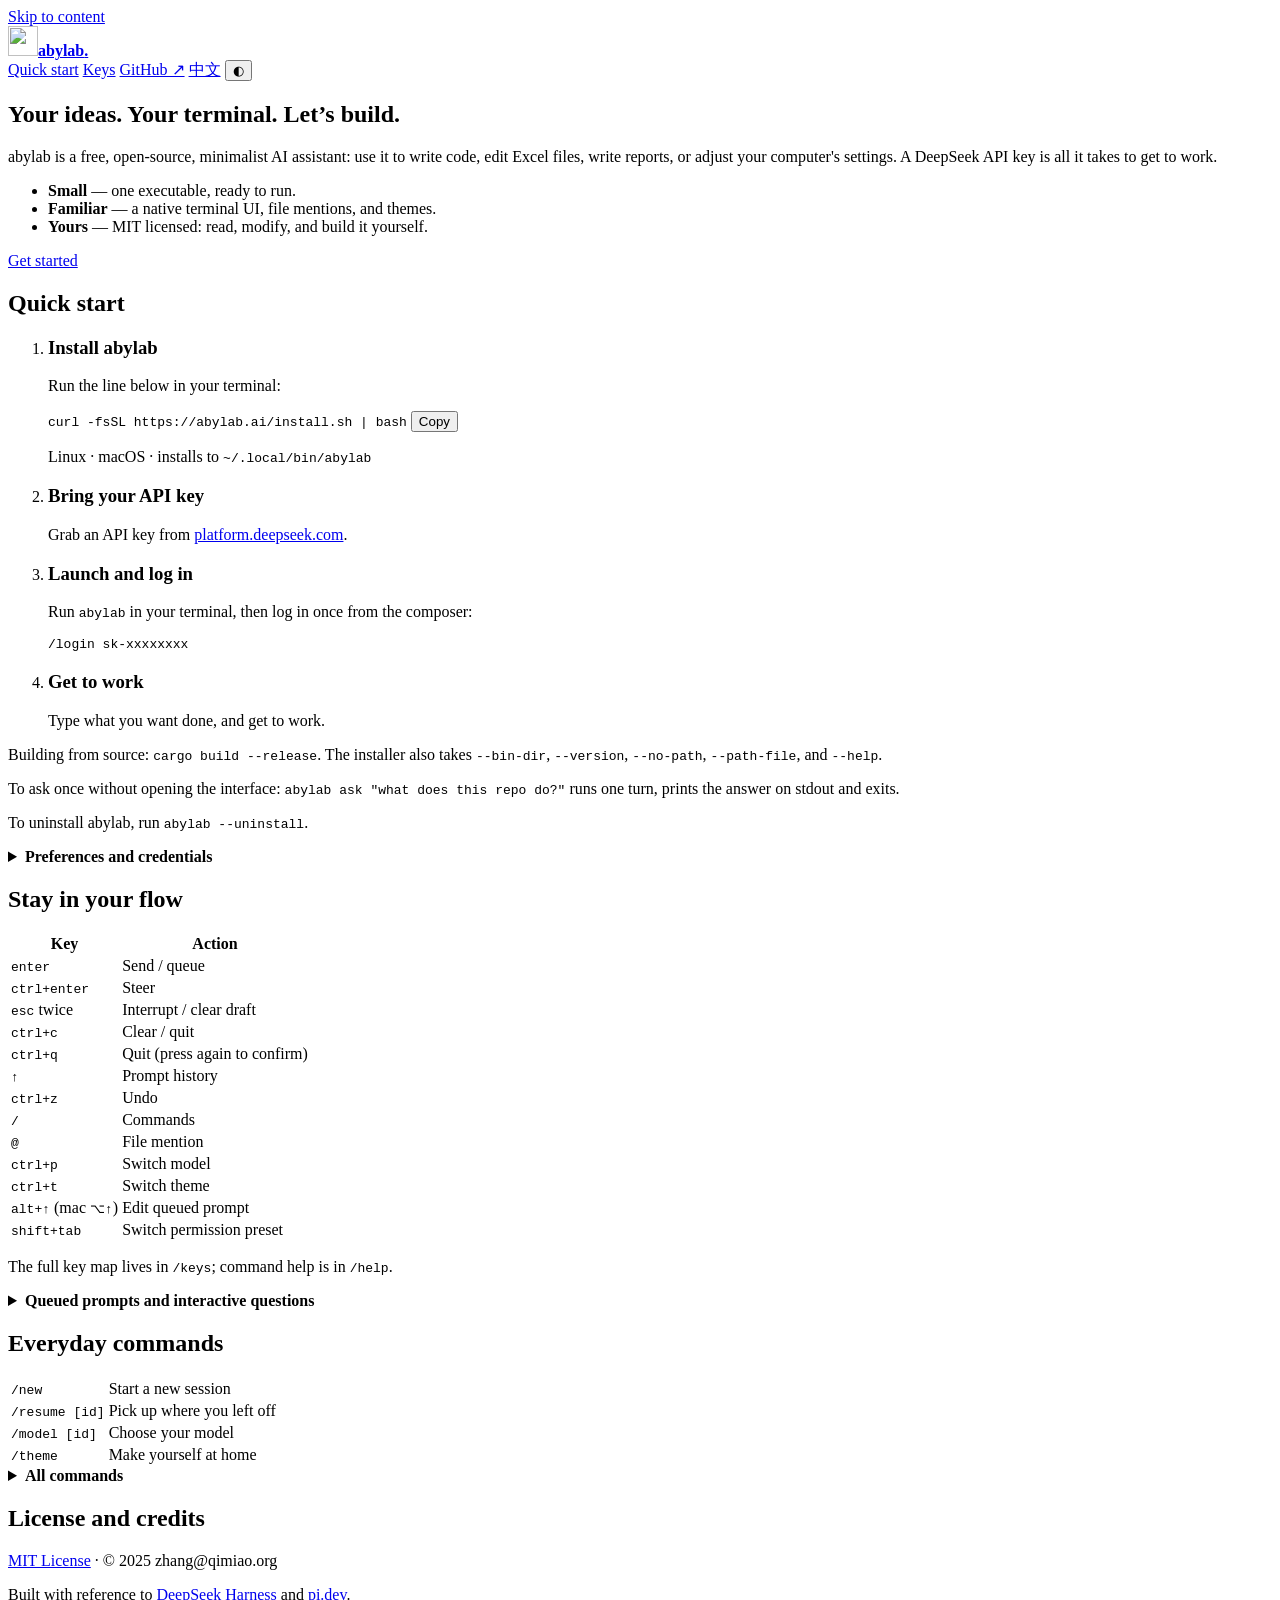
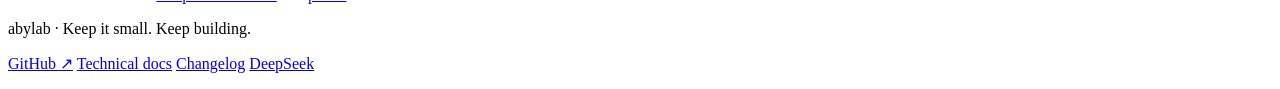
==== site/en/index.html @ bca6184e "Add abylab ask "<question>": one headless turn, then exit Ask once without opening the interface: `a" ====
<!DOCTYPE html>
<html lang="en">
<head>
<meta charset="utf-8">
<meta name="viewport" content="width=device-width, initial-scale=1">
<title>abylab — a free, open-source, minimalist AI assistant</title>
<meta name="description" content="abylab is a free, open-source, minimalist AI assistant: what you install is one executable. No dependencies, fast to start.">
<link rel="canonical" href="https://abylab.ai/en/">
<link rel="alternate" hreflang="zh-CN" href="https://abylab.ai/">
<link rel="icon" href="/favicon.svg" type="image/svg+xml">
<meta name="theme-color" content="#f6f7f2">
<meta property="og:type" content="website">
<meta property="og:url" content="https://abylab.ai/en/">
<meta property="og:title" content="abylab — a free, open-source, minimalist AI assistant">
<meta property="og:description" content="One executable, no dependencies, fast to start, open source and free.">
<meta property="og:locale" content="en_US">
<link rel="stylesheet" href="/vendor/pico.min.css">
<link rel="stylesheet" href="/styles.css">
<script>try{var t=localStorage.getItem("theme");if(t==="dark"||t==="light")document.documentElement.dataset.theme=t}catch(e){}</script>
</head>
<body>
<a class="skip-link" href="#main">Skip to content</a>
<header class="container site-header">
  <a href="/en/" class="brand" aria-label="abylab home"><img src="/favicon.svg" width="30" height="30" alt=""><strong>abylab<span class="brand-dot">.</span></strong></a>
  <nav class="site-nav" aria-label="Main navigation">
    <a href="#start">Quick start</a>
    <a href="#keys">Keys</a>
    <a class="github-link" href="https://github.com/zhang0098/abylab" rel="noopener">GitHub ↗</a>
    <a href="/" hreflang="zh-CN" lang="zh-CN">中文</a>
    <button type="button" id="theme-toggle" class="theme-toggle" aria-label="Toggle dark / light" data-label-dark="Switch to dark mode" data-label-light="Switch to light mode">◐</button>
  </nav>
</header>

<main id="main" class="container">
  <section class="hero" aria-labelledby="hero-title">
    <h1 id="hero-title">Your ideas. Your terminal. Let’s build.</h1>
    <p class="lead">abylab is a free, open-source, minimalist AI assistant: use it to write code, edit Excel files, write reports, or adjust your computer's settings. A DeepSeek API key is all it takes to get to work.</p>
    <ul class="bullets">
      <li><strong>Small</strong> — one executable, ready to run.</li>
      <li><strong>Familiar</strong> — a native terminal UI, file mentions, and themes.</li>
      <li><strong>Yours</strong> — MIT licensed: read, modify, and build it yourself.</li>
    </ul>
    <a class="button-primary" href="#start">Get started</a>
  </section>

  <section id="start" aria-labelledby="start-title">
    <h2 id="start-title">Quick start</h2>
    <ol class="steps">
      <li>
        <h3>Install abylab</h3>
        <p>Run the line below in your terminal:</p>
        <div class="install">
          <code id="install-cmd">curl -fsSL https://abylab.ai/install.sh | bash</code>
          <button type="button" class="copy" data-copy="#install-cmd" data-copied="Copied" data-copy-error="Copy manually">Copy</button>
        </div>
        <p class="note">Linux · macOS · installs to <code>~/.local/bin/abylab</code></p>
      </li>
      <li>
        <h3>Bring your API key</h3>
        <p>Grab an API key from <a href="https://platform.deepseek.com/" rel="noopener">platform.deepseek.com</a>.</p>
      </li>
      <li>
        <h3>Launch and log in</h3>
        <p>Run <code>abylab</code> in your terminal, then log in once from the composer:</p>
        <pre><code>/login sk-xxxxxxxx</code></pre>
      </li>
      <li>
        <h3>Get to work</h3>
        <p>Type what you want done, and get to work.</p>
      </li>
    </ol>
    <div class="notes">
      <p>Building from source: <code>cargo build --release</code>. The installer also takes <code>--bin-dir</code>, <code>--version</code>, <code>--no-path</code>, <code>--path-file</code>, and <code>--help</code>.</p>
      <p>To ask once without opening the interface: <code>abylab ask "what does this repo do?"</code> runs one turn, prints the answer on stdout and exits.</p>
      <p>To uninstall abylab, run <code>abylab --uninstall</code>.</p>
    </div>
    <details>
      <summary><strong>Preferences and credentials</strong></summary>
      <p><code>/login</code> takes effect without a restart. The API key is written to <code>~/.abylab/.credentials.yaml</code> (0600, owner-only). Credentials never come from the environment: abylab does not read <code>DEEPSEEK_API_KEY</code> or any other credential variable, and <code>--api-key &lt;key&gt;</code> is only a one-run override that is never persisted.</p>
      <p>Your preferences live in <code>$ABYLAB_HOME/settings.json</code>: interface language (Chinese by default), model, reasoning effort, permission preset, and appearance (mode + palette). Flags override them for that run only.</p>
    </details>
  </section>

  <section id="keys" aria-labelledby="keys-title">
    <h2 id="keys-title">Stay in your flow</h2>
    <div class="table-wrap">
      <table class="table-keys">
        <thead><tr><th scope="col">Key</th><th scope="col">Action</th></tr></thead>
        <tbody>
          <tr><td><kbd>enter</kbd></td><td>Send / queue</td></tr>
          <tr><td><kbd>ctrl+enter</kbd></td><td>Steer</td></tr>
          <tr><td><kbd>esc</kbd> twice</td><td>Interrupt / clear draft</td></tr>
          <tr><td><kbd>ctrl+c</kbd></td><td>Clear / quit</td></tr>
          <tr><td><kbd>ctrl+q</kbd></td><td>Quit (press again to confirm)</td></tr>
          <tr><td><kbd>↑</kbd></td><td>Prompt history</td></tr>
          <tr><td><kbd>ctrl+z</kbd></td><td>Undo</td></tr>
          <tr><td><kbd>/</kbd></td><td>Commands</td></tr>
          <tr><td><kbd>@</kbd></td><td>File mention</td></tr>
          <tr><td><kbd>ctrl+p</kbd></td><td>Switch model</td></tr>
          <tr><td><kbd>ctrl+t</kbd></td><td>Switch theme</td></tr>
          <tr><td><kbd>alt+↑</kbd> (mac <kbd>⌥↑</kbd>)</td><td>Edit queued prompt</td></tr>
          <tr><td><kbd>shift+tab</kbd></td><td>Switch permission preset</td></tr>
        </tbody>
      </table>
    </div>
    <p class="note">The full key map lives in <code>/keys</code>; command help is in <code>/help</code>.</p>
    <details>
      <summary><strong>Queued prompts and interactive questions</strong></summary>
      <p><kbd>alt+↑</kbd> opens the list only when prompts are waiting and the draft is empty: <kbd>↑/↓</kbd> select · <kbd>enter</kbd> edit · <kbd>ctrl+enter</kbd> steer that one into the running turn · <kbd>ctrl+d</kbd> delete it (twice on the same row).</p>
      <p>During a task, abylab can pause to ask a question. Choose Yes/No, one or several options, or type a custom answer. Use <kbd>↑/↓</kbd> to move, space to toggle multiple choices, <kbd>enter</kbd> to answer, and <kbd>esc</kbd> to cancel the question.</p>
    </details>
  </section>

  <section id="commands" aria-labelledby="commands-title">
    <h2 id="commands-title">Everyday commands</h2>
    <div class="table-wrap">
      <table>
        <tbody>
          <tr><td><code>/new</code></td><td>Start a new session</td></tr>
          <tr><td><code>/resume [id]</code></td><td>Pick up where you left off</td></tr>
          <tr><td><code>/model [id]</code></td><td>Choose your model</td></tr>
          <tr><td><code>/theme</code></td><td>Make yourself at home</td></tr>
        </tbody>
      </table>
    </div>
    <details>
      <summary><strong>All commands</strong></summary>
      <div class="command-groups">
        <div class="command-group">
          <h4>Sessions &amp; tasks</h4>
          <p><code>/new</code> <code>/resume [id]</code> <code>/delete</code> <code>/compact</code> <code>/goal</code> <code>/clear</code></p>
        </div>
        <div class="command-group">
          <h4>Model &amp; permissions</h4>
          <p><code>/model [id]</code> <code>/effort [off|low|high|max]</code> <code>/permission [preset]</code></p>
        </div>
        <div class="command-group">
          <h4>Input &amp; appearance</h4>
          <p><code>/vim [on|off]</code> <code>/image &lt;path&gt; [text]</code> <code>/clip [text]</code> <code>/theme [dark|light|pack]</code> <code>/lang [zh|en]</code></p>
        </div>
        <div class="command-group">
          <h4>Help &amp; extensions</h4>
          <p><code>/help</code> <code>/keys</code> <code>/status</code> <code>/skill &lt;name&gt; [args]</code> <code>/quit</code></p>
        </div>
      </div>
    </details>
  </section>

  <section id="license" aria-labelledby="license-title">
    <h2 id="license-title">License and credits</h2>
    <p><a href="https://github.com/zhang0098/abylab/blob/main/LICENSE" rel="noopener">MIT License</a> · © 2025 zhang@qimiao.org</p>
    <p>Built with reference to <a href="https://github.com/deepseek-ai/deepseek-harness" rel="noopener">DeepSeek Harness</a> and <a href="https://pi.dev/" rel="noopener">pi.dev</a>.</p>
  </section>
</main>

<footer class="container site-footer">
  <p>abylab · Keep it small. Keep building.</p>
  <nav class="footer-links" aria-label="Related links">
    <a href="https://github.com/zhang0098/abylab" rel="noopener">GitHub ↗</a>
    <a href="https://github.com/zhang0098/abylab/blob/main/TECH.en.md" rel="noopener">Technical docs</a>
    <a href="https://github.com/zhang0098/abylab/blob/main/CHANGELOG.en.md" rel="noopener">Changelog</a>
    <a href="https://platform.deepseek.com/" rel="noopener">DeepSeek</a>
  </nav>
</footer>
<p id="copy-status" class="sr-only" role="status" aria-live="polite"></p>
<script src="/app.js" defer></script>
</body>
</html>
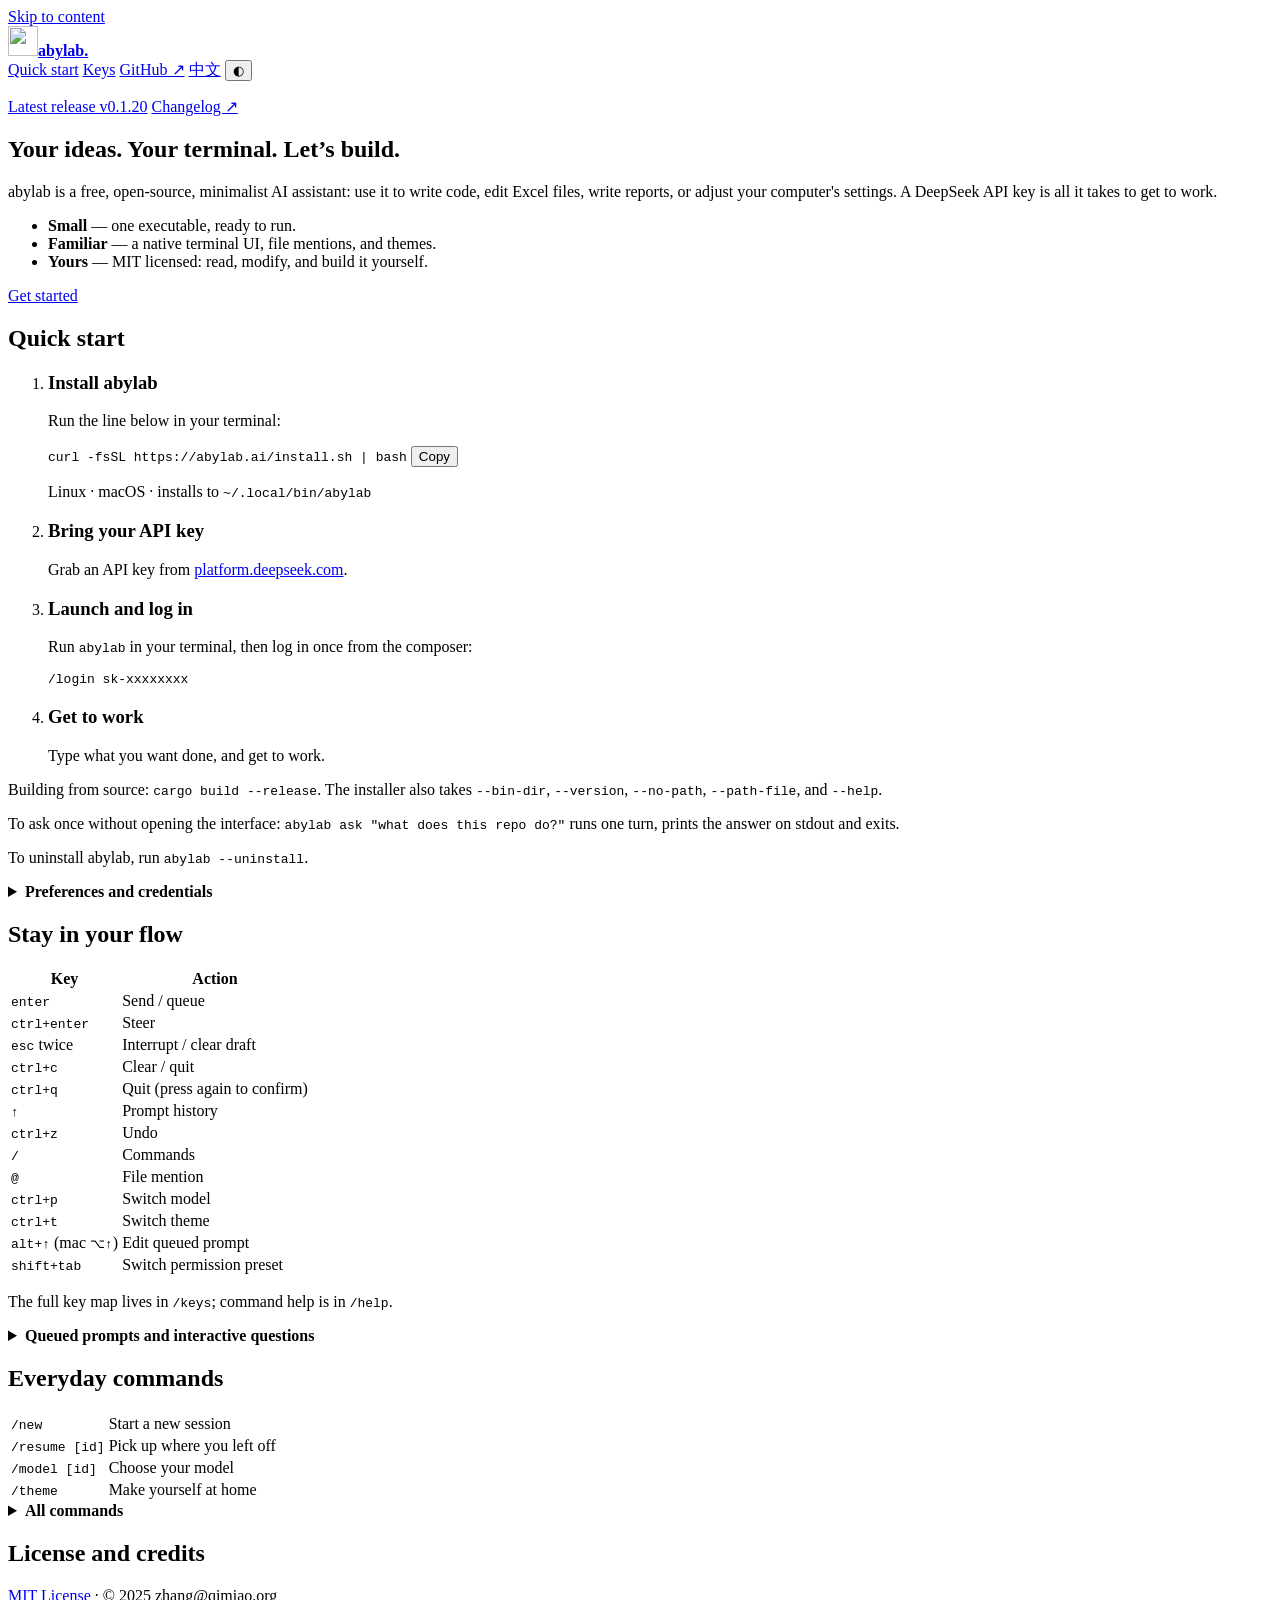
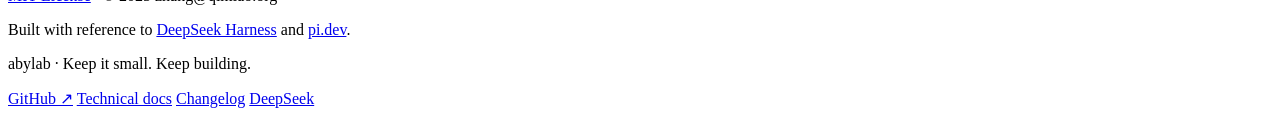
==== commit 1bea9beb: "Name the current release in the READMEs and on the homepage The READMEs gain a latest-release badge " ====
--- a/site/en/index.html
+++ b/site/en/index.html
@@ -33,6 +33,10 @@
 
 <main id="main" class="container">
   <section class="hero" aria-labelledby="hero-title">
+    <p class="version-line">
+      <a class="version-chip" href="https://github.com/zhang0098/abylab/releases/latest" rel="noopener">Latest release <span class="version-number" data-latest-version>v0.1.20</span></a>
+      <a class="version-changelog" href="https://github.com/zhang0098/abylab/blob/main/CHANGELOG.en.md" rel="noopener">Changelog ↗</a>
+    </p>
     <h1 id="hero-title">Your ideas. Your terminal. Let’s build.</h1>
     <p class="lead">abylab is a free, open-source, minimalist AI assistant: use it to write code, edit Excel files, write reports, or adjust your computer's settings. A DeepSeek API key is all it takes to get to work.</p>
     <ul class="bullets">
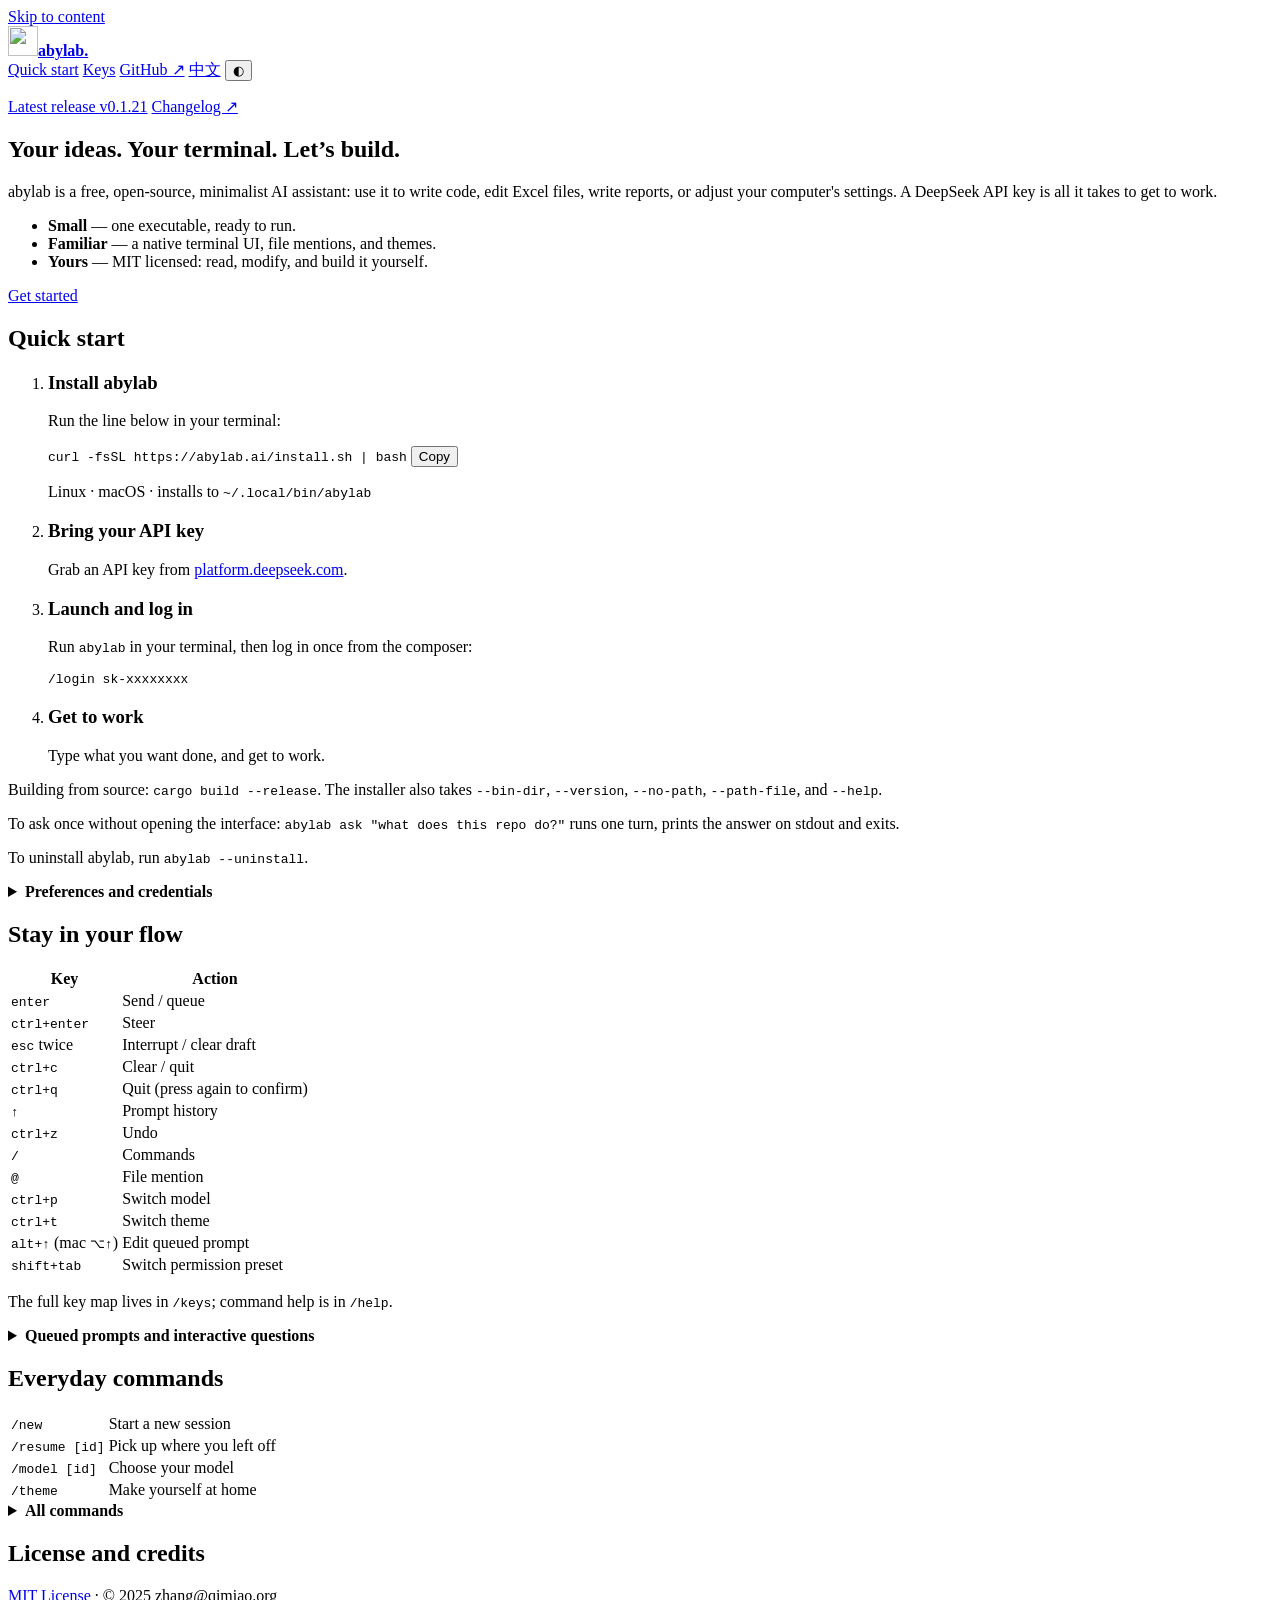
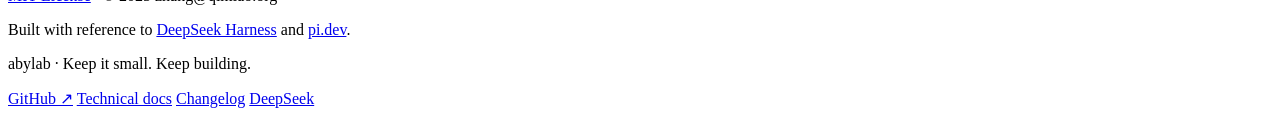
==== commit 3f7a1596: "Release 0.1.21 Bump the three crates in lockstep so the compiled-in version matches the tag. release" ====
--- a/site/en/index.html
+++ b/site/en/index.html
@@ -34,7 +34,7 @@
 <main id="main" class="container">
   <section class="hero" aria-labelledby="hero-title">
     <p class="version-line">
-      <a class="version-chip" href="https://github.com/zhang0098/abylab/releases/latest" rel="noopener">Latest release <span class="version-number" data-latest-version>v0.1.20</span></a>
+      <a class="version-chip" href="https://github.com/zhang0098/abylab/releases/latest" rel="noopener">Latest release <span class="version-number" data-latest-version>v0.1.21</span></a>
       <a class="version-changelog" href="https://github.com/zhang0098/abylab/blob/main/CHANGELOG.en.md" rel="noopener">Changelog ↗</a>
     </p>
     <h1 id="hero-title">Your ideas. Your terminal. Let’s build.</h1>
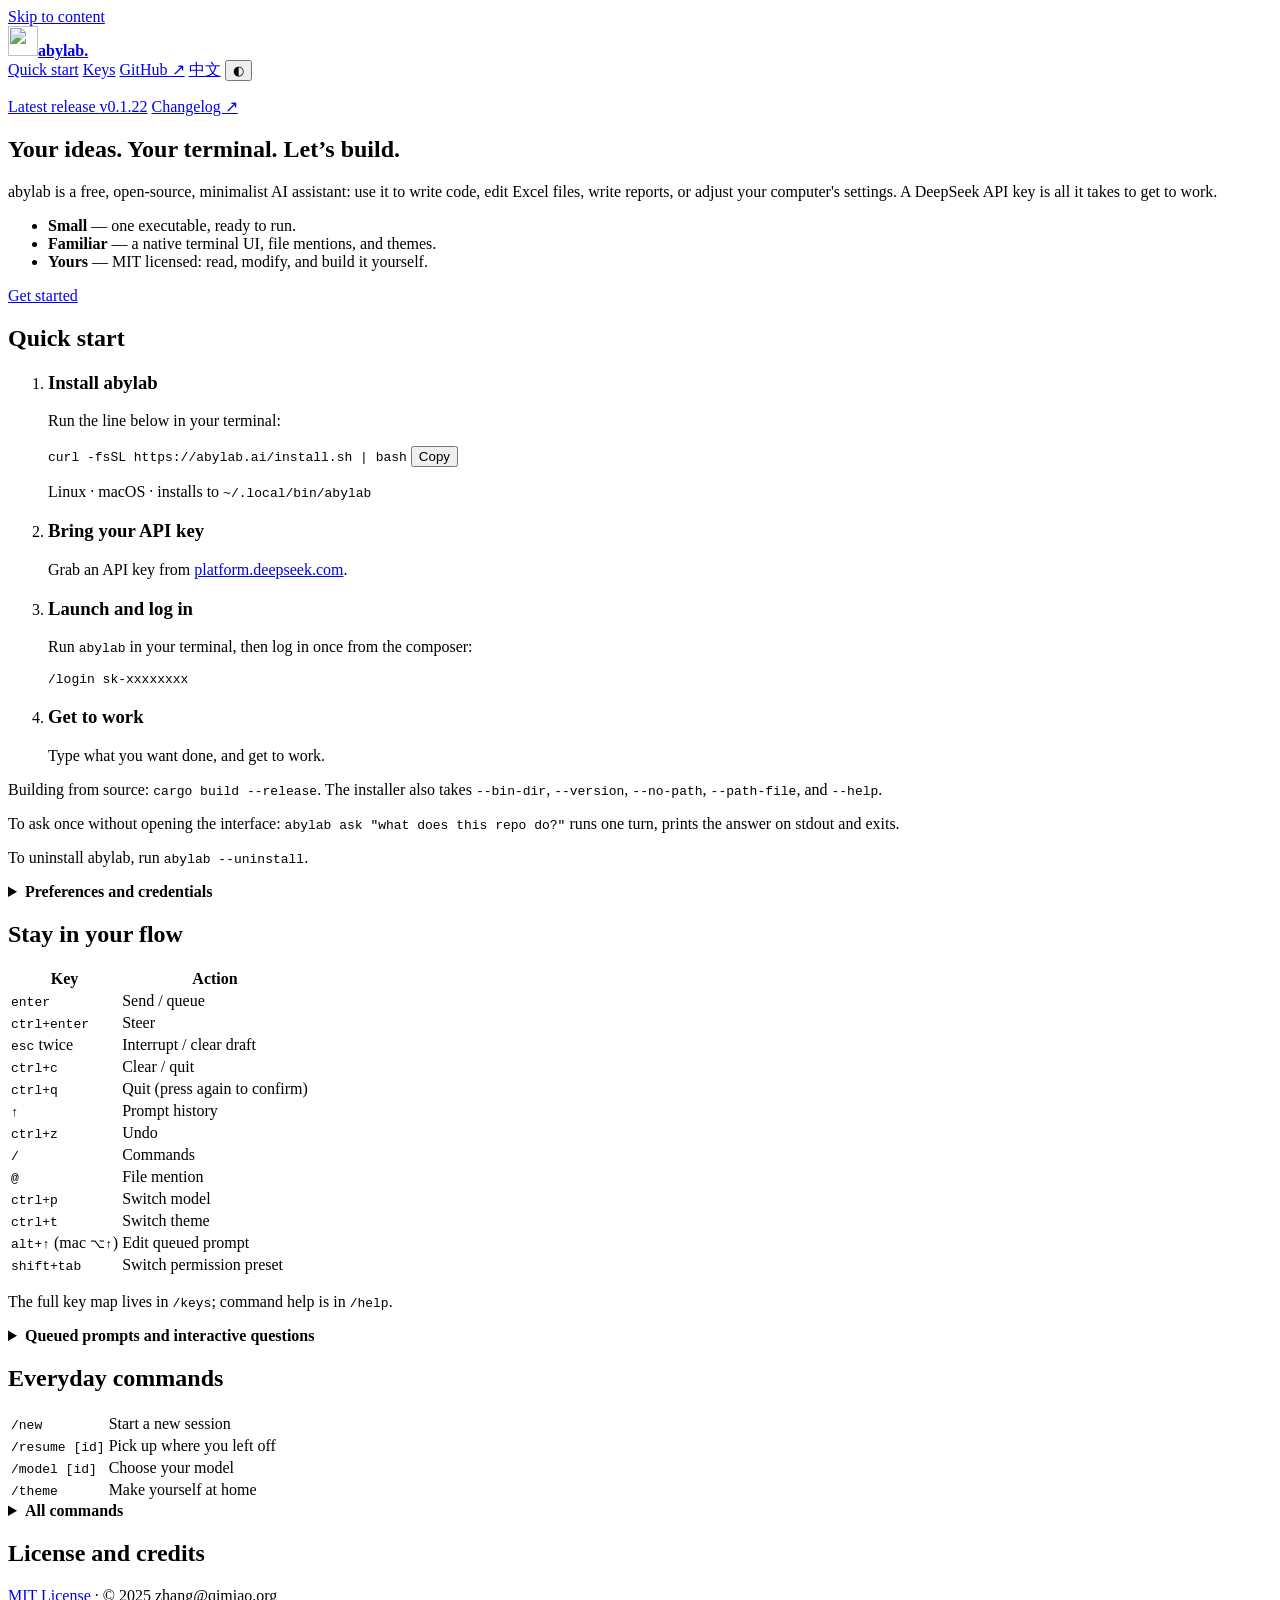
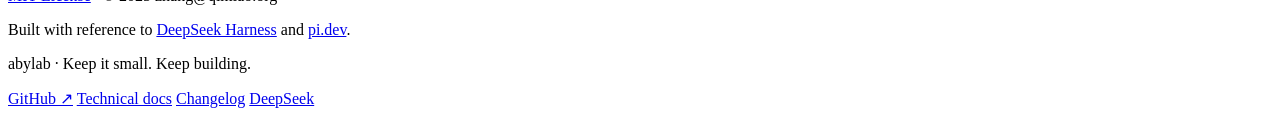
==== commit b260e95d: "Release 0.1.22 Bump the three crates in lockstep so the compiled-in version matches the tag. release" ====
--- a/site/en/index.html
+++ b/site/en/index.html
@@ -34,7 +34,7 @@
 <main id="main" class="container">
   <section class="hero" aria-labelledby="hero-title">
     <p class="version-line">
-      <a class="version-chip" href="https://github.com/zhang0098/abylab/releases/latest" rel="noopener">Latest release <span class="version-number" data-latest-version>v0.1.21</span></a>
+      <a class="version-chip" href="https://github.com/zhang0098/abylab/releases/latest" rel="noopener">Latest release <span class="version-number" data-latest-version>v0.1.22</span></a>
       <a class="version-changelog" href="https://github.com/zhang0098/abylab/blob/main/CHANGELOG.en.md" rel="noopener">Changelog ↗</a>
     </p>
     <h1 id="hero-title">Your ideas. Your terminal. Let’s build.</h1>
@@ -140,7 +140,7 @@
         </div>
         <div class="command-group">
           <h4>Input &amp; appearance</h4>
-          <p><code>/vim [on|off]</code> <code>/image &lt;path&gt; [text]</code> <code>/clip [text]</code> <code>/theme [dark|light|pack]</code> <code>/lang [zh|en]</code></p>
+          <p><code>/vim [on|off]</code> <code>/image &lt;path|@path&gt; [text]</code> <code>/clip [text]</code> <code>/theme [dark|light|pack]</code> <code>/lang [zh|en]</code></p>
         </div>
         <div class="command-group">
           <h4>Help &amp; extensions</h4>
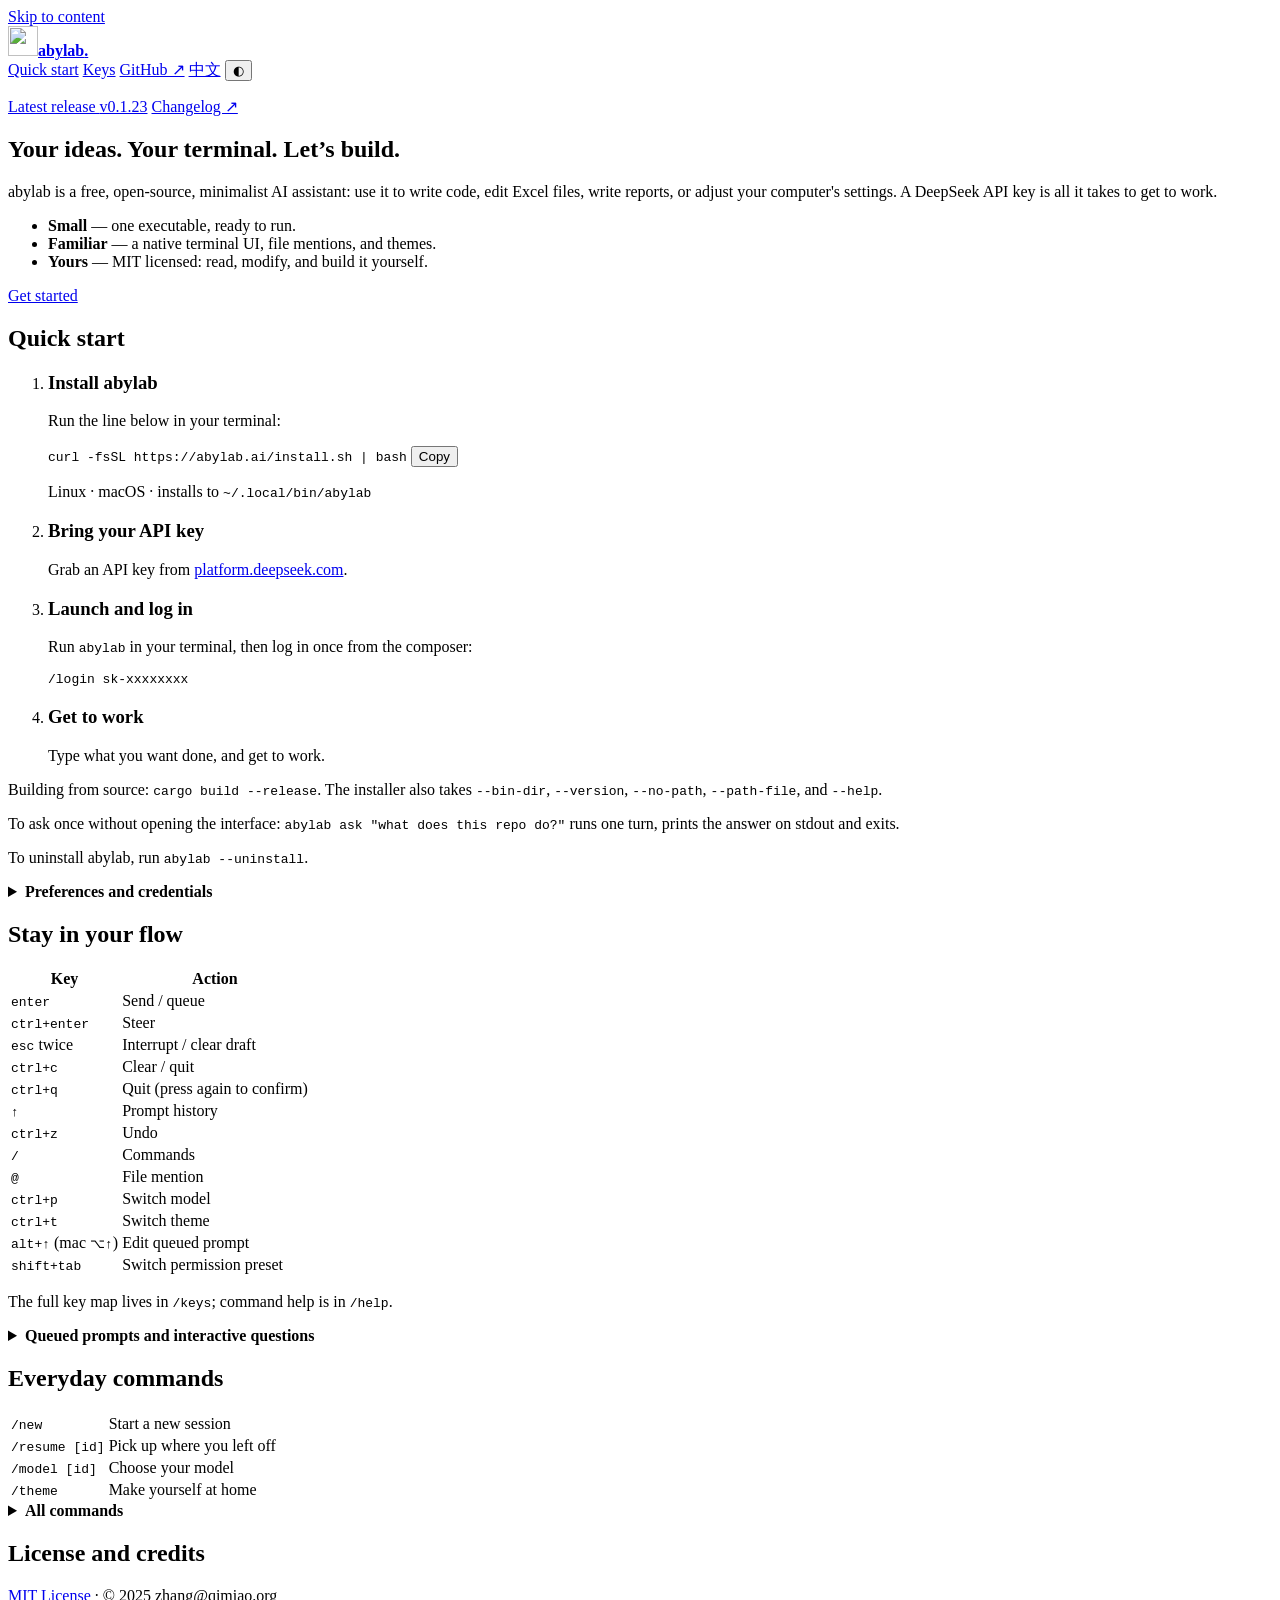
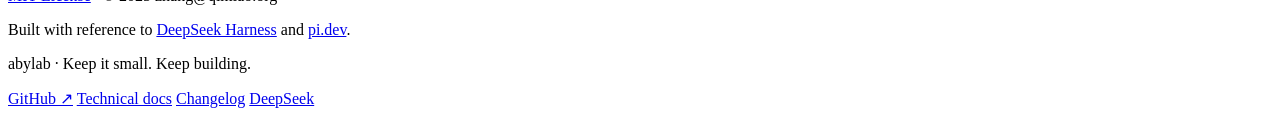
==== commit 9201c6fe: "Release 0.1.23 Bump the three crates in lockstep so the compiled-in version matches the tag. release" ====
--- a/site/en/index.html
+++ b/site/en/index.html
@@ -34,7 +34,7 @@
 <main id="main" class="container">
   <section class="hero" aria-labelledby="hero-title">
     <p class="version-line">
-      <a class="version-chip" href="https://github.com/zhang0098/abylab/releases/latest" rel="noopener">Latest release <span class="version-number" data-latest-version>v0.1.22</span></a>
+      <a class="version-chip" href="https://github.com/zhang0098/abylab/releases/latest" rel="noopener">Latest release <span class="version-number" data-latest-version>v0.1.23</span></a>
       <a class="version-changelog" href="https://github.com/zhang0098/abylab/blob/main/CHANGELOG.en.md" rel="noopener">Changelog ↗</a>
     </p>
     <h1 id="hero-title">Your ideas. Your terminal. Let’s build.</h1>
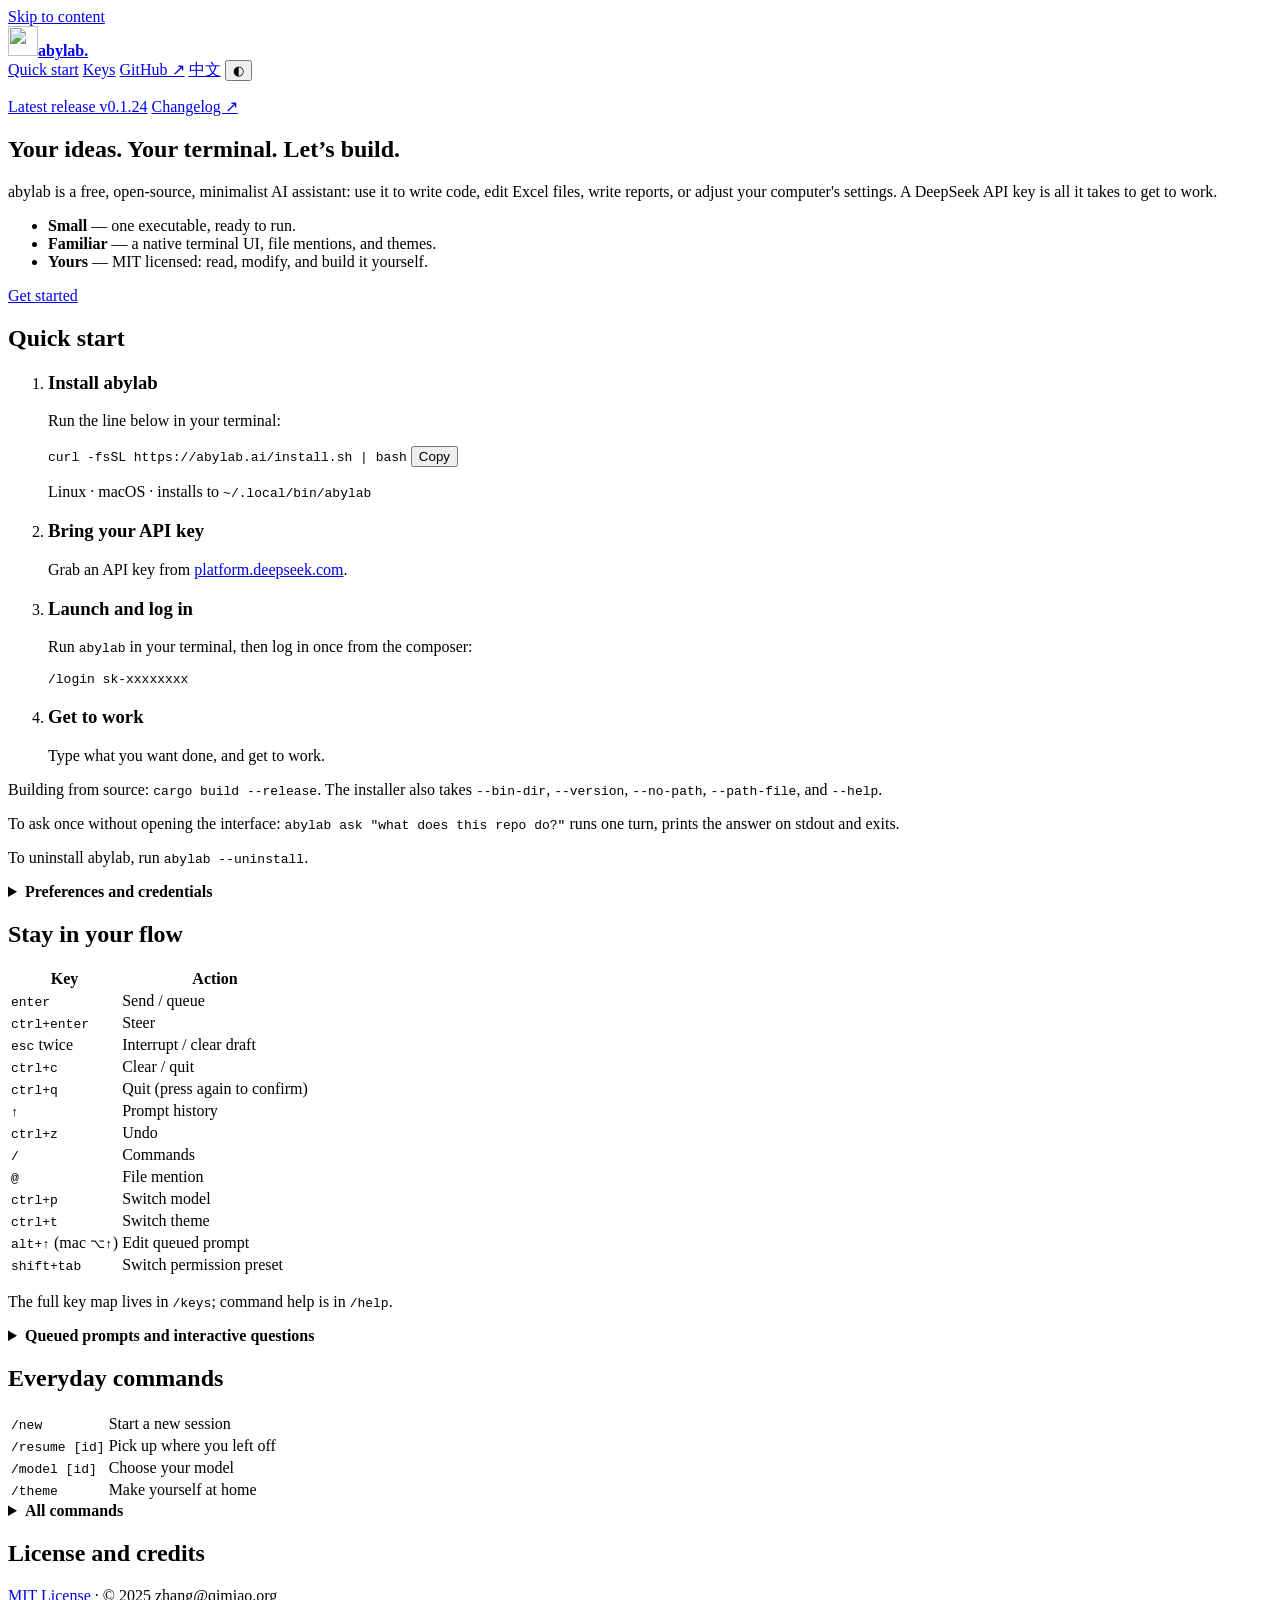
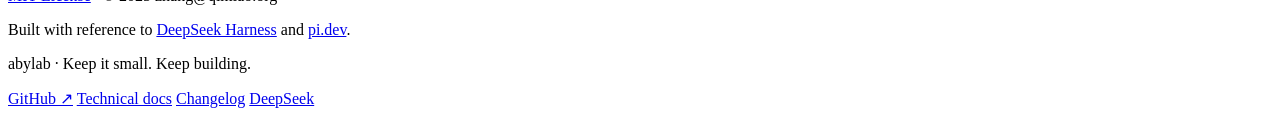
==== commit 0c5fb33b: "Release 0.1.24 Bump the three crates in lockstep so the compiled-in version matches the tag. release" ====
--- a/site/en/index.html
+++ b/site/en/index.html
@@ -34,7 +34,7 @@
 <main id="main" class="container">
   <section class="hero" aria-labelledby="hero-title">
     <p class="version-line">
-      <a class="version-chip" href="https://github.com/zhang0098/abylab/releases/latest" rel="noopener">Latest release <span class="version-number" data-latest-version>v0.1.23</span></a>
+      <a class="version-chip" href="https://github.com/zhang0098/abylab/releases/latest" rel="noopener">Latest release <span class="version-number" data-latest-version>v0.1.24</span></a>
       <a class="version-changelog" href="https://github.com/zhang0098/abylab/blob/main/CHANGELOG.en.md" rel="noopener">Changelog ↗</a>
     </p>
     <h1 id="hero-title">Your ideas. Your terminal. Let’s build.</h1>
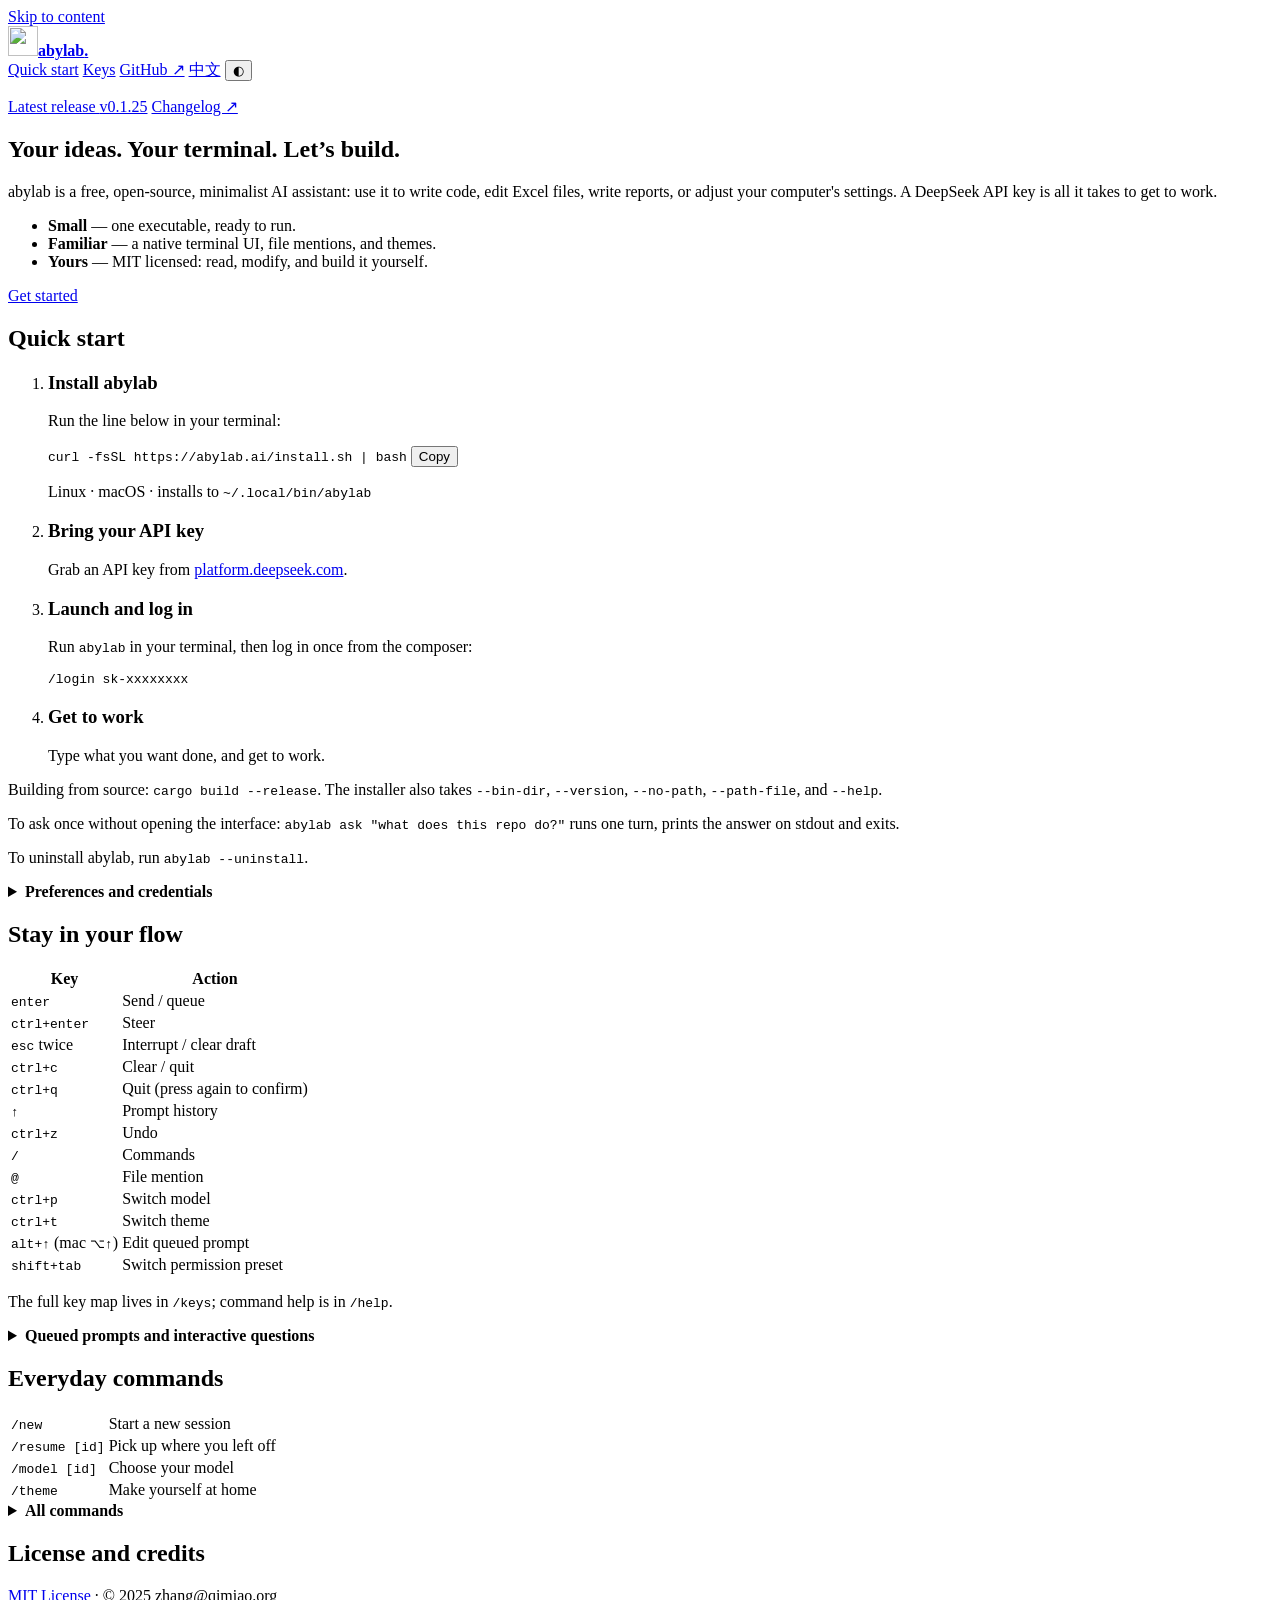
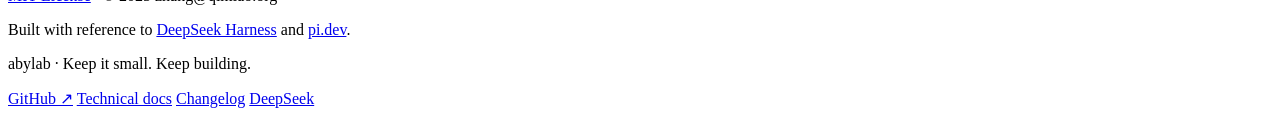
==== commit 56e591c9: "Release 0.1.25 Bump the three crates in lockstep so the compiled-in version matches the tag. release" ====
--- a/site/en/index.html
+++ b/site/en/index.html
@@ -34,7 +34,7 @@
 <main id="main" class="container">
   <section class="hero" aria-labelledby="hero-title">
     <p class="version-line">
-      <a class="version-chip" href="https://github.com/zhang0098/abylab/releases/latest" rel="noopener">Latest release <span class="version-number" data-latest-version>v0.1.24</span></a>
+      <a class="version-chip" href="https://github.com/zhang0098/abylab/releases/latest" rel="noopener">Latest release <span class="version-number" data-latest-version>v0.1.25</span></a>
       <a class="version-changelog" href="https://github.com/zhang0098/abylab/blob/main/CHANGELOG.en.md" rel="noopener">Changelog ↗</a>
     </p>
     <h1 id="hero-title">Your ideas. Your terminal. Let’s build.</h1>
